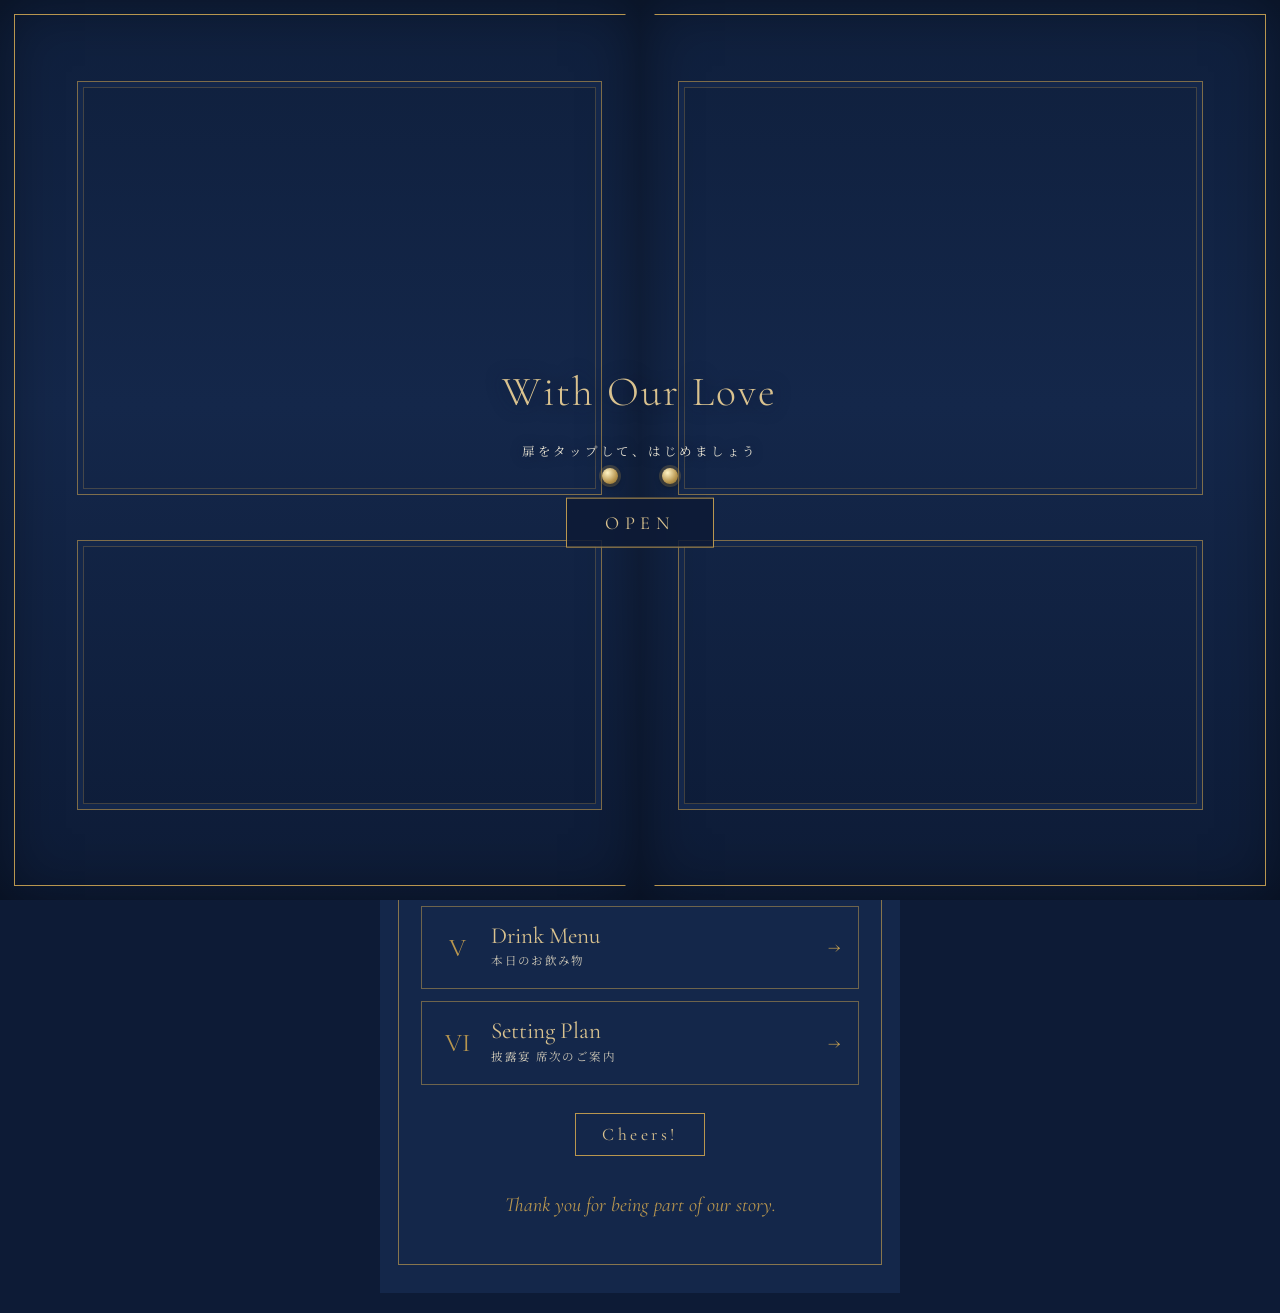
==== index.html @ 16838f3b "Add files via upload" ====
<!DOCTYPE html>
<html lang="ja">
<head>
<meta charset="UTF-8">
<meta name="viewport" content="width=device-width,initial-scale=1">
<title>Top | With Our Love</title>
<link rel="preconnect" href="https://fonts.googleapis.com">
<link rel="preconnect" href="https://fonts.gstatic.com" crossorigin>
<link href="https://fonts.googleapis.com/css2?family=Cormorant+Garamond:ital,wght@0,300;0,400;0,500;1,400&family=Noto+Serif+JP:wght@400;500;700&display=swap" rel="stylesheet">
<link rel="stylesheet" href="css/style.css">
</head>
<body class="navy">
<canvas id="sparkle"></canvas>
<div id="opening" role="dialog" aria-label="オープニング">
  <div class="intro"><p class="nm">藤原 幸士 <span>&amp;</span> 篠崎 美耶</p><p class="dt">2035 . 11 . 22</p></div>
  <div class="light"></div><div class="seam"></div>
  <div class="stage">
    <div class="door l"><span class="panel p1"></span><span class="panel p2"></span><span class="knob"></span></div>
    <div class="door r"><span class="panel p1"></span><span class="panel p2"></span><span class="knob"></span></div>
  </div>
  <div class="c"><p class="t">With Our Love</p><p class="s">扉をタップして、はじめましょう</p>
    <button id="openBtn" type="button">OPEN</button></div>
</div>
<main class="book">
<div class="frame">
  <section class="hero hero-in">
    <p class="en">With Our Love</p>
    <p class="sub">2人のプロフィールブック</p>
    <p class="names">藤原 幸士 <span>&amp;</span> 篠崎 美耶</p>
    <p class="date">2035 . 11 . 22 &nbsp; THE GARDEN HOTEL · TOKYO</p>
    <div class="orn"><i></i></div>
  </section>
  <p class="lead rv">ページをひらいて、2人の物語へ。</p>
  <ul class="menu-list">
<li class="rv"><a href="message.html"><span class="ic">♡</span><span><span class="tt">Message</span><span class="ds">ごあいさつ</span></span><span class="ar">→</span></a></li>
<li class="rv"><a href="profile.html"><span class="ic">I</span><span><span class="tt">Profile</span><span class="ds">2人のプロフィール</span></span><span class="ar">→</span></a></li>
<li class="rv"><a href="story.html"><span class="ic">II</span><span><span class="tt">Story</span><span class="ds">2人の歩み</span></span><span class="ar">→</span></a></li>
<li class="rv"><a href="timeline.html"><span class="ic">III</span><span><span class="tt">Wedding Day</span><span class="ds">本日のタイムテーブル</span></span><span class="ar">→</span></a></li>
<li class="rv"><a href="menu.html"><span class="ic">IV</span><span><span class="tt">Menu</span><span class="ds">本日のお料理</span></span><span class="ar">→</span></a></li>
<li class="rv"><a href="drink.html"><span class="ic">V</span><span><span class="tt">Drink Menu</span><span class="ds">本日のお飲み物</span></span><span class="ar">→</span></a></li>
<li class="rv"><a href="seating.html"><span class="ic">VI</span><span><span class="tt">Setting Plan</span><span class="ds">披露宴 席次のご案内</span></span><span class="ar">→</span></a></li>
  </ul>
  <button class="cheer rv" id="cheer" type="button">Cheers!</button>
  <p class="closing rv">Thank you for being part of our story.</p>
</div>
</main>
<script>
(function(){
  const op=document.getElementById('opening'),b=document.body;
  const done=()=>b.classList.add('opened');
  if(sessionStorage.getItem('wol-opened')){op.remove();done();return}
  b.classList.add('locked');
  let started=false,ready=false;
  setTimeout(()=>{op.classList.add('ready');ready=true},3000);   /* 名前を3秒表示 → 扉へ */
  const start=()=>{
    if(started||!ready)return;started=true;sessionStorage.setItem('wol-opened','1');
    op.classList.add('knock');                       /* ドキドキ：約1.5秒 */
    setTimeout(()=>{op.classList.add('open');window.burst&&burst(innerWidth/2,innerHeight/2)},1500);
    setTimeout(()=>{b.classList.remove('locked');done();op.classList.add('fade')},2300);
    setTimeout(()=>{window.burst&&burst(innerWidth/2,innerHeight*.4)},2500);
    setTimeout(()=>op.remove(),4200);
  };
  document.getElementById('openBtn').addEventListener('click',start);
  op.querySelector('.stage').style.pointerEvents='none';
  op.addEventListener('click',start);               /* 扉のどこをタップしても開く */
  document.getElementById('cheer').addEventListener('click',e=>{window.burst&&burst(e.clientX,e.clientY)});
})();
</script>
<script src="js/main.js"></script>
</body>
</html>
---- css/style.css ----
/* ===== With Our Love — Profile Book (共通CSS) ===== */
:root{
  --navy:#14274a; --navy-deep:#0d1b36; --cream:#f9f6ee; --paper:#fbf9f3;
  --gold:#b8964f; --gold-soft:#d9c28f; --ink:#2a2f3a; --mute:#8b8a85;
  --en:'Cormorant Garamond','Times New Roman',serif;
  --ja:'Noto Serif JP','Hiragino Mincho ProN','Yu Mincho',serif;
}
*{box-sizing:border-box;margin:0;padding:0}
html{scroll-behavior:smooth}
body{font-family:var(--ja);color:var(--ink);background:#e9e4d8;line-height:1.9;
  -webkit-font-smoothing:antialiased;min-height:100vh;overflow-x:hidden;
  animation:pagein .7s ease both}
body.leaving{opacity:0;transition:opacity .35s ease}
@keyframes pagein{from{opacity:0}to{opacity:1}}
a{color:inherit;text-decoration:none}
#sparkle{position:fixed;inset:0;width:100%;height:100%;pointer-events:none;z-index:50}

.book{max-width:520px;margin:0 auto;background:var(--cream);min-height:100vh;
  padding:22px 18px 28px;position:relative;box-shadow:0 0 60px rgba(20,39,74,.15)}
.frame{border:1px solid var(--gold);padding:34px 22px 40px;min-height:calc(100vh - 100px);position:relative}
.head{text-align:center;margin-bottom:30px}
.head .en{font-family:var(--en);font-weight:400;font-size:2.6rem;letter-spacing:.04em;color:var(--gold);line-height:1.1}
.head .ja{font-size:.78rem;letter-spacing:.2em;margin-top:8px}
.orn{display:flex;align-items:center;justify-content:center;gap:10px;margin:22px auto;color:var(--gold);max-width:200px}
.orn::before,.orn::after{content:"";flex:1;height:1px;background:var(--gold)}
.orn i{width:5px;height:5px;background:var(--gold);transform:rotate(45deg)}
.foot-note{text-align:center;font-size:.68rem;color:var(--mute);margin-top:34px;letter-spacing:.08em}
.closing{text-align:center;font-family:var(--en);font-style:italic;color:var(--gold);font-size:1.05rem;margin-top:30px}

.pager{display:flex;justify-content:space-between;align-items:center;margin-top:20px;font-size:.78rem;letter-spacing:.1em}
.pager a{padding:10px 14px;color:var(--navy);border-bottom:1px solid transparent;transition:.25s}
.pager a:hover{border-color:var(--gold);color:var(--gold)}
.pager .home{font-family:var(--en);font-size:1rem;color:var(--gold)}
body.navy .pager a{color:var(--gold-soft)}
.float-menu{position:fixed;top:12px;right:12px;z-index:60;background:var(--navy);color:var(--gold-soft);border:1px solid var(--gold);
  font-family:var(--en);font-size:.85rem;letter-spacing:.15em;padding:6px 12px;box-shadow:0 2px 10px rgba(0,0,0,.2)}
.float-menu:hover{background:var(--gold);color:var(--navy)}
body.navy .float-menu{background:var(--cream);color:var(--navy)}

.rv{opacity:0;transform:translateY(14px);transition:opacity .8s ease,transform .8s ease}
.rv.in{opacity:1;transform:none}

body.navy{background:var(--navy-deep)}
body.navy .book{background:var(--navy);color:#e8e3d3;box-shadow:none}
body.navy .frame{border-color:rgba(184,150,79,.7)}
body.navy .head .en{color:var(--gold-soft)}

/* Index */
.hero{text-align:center;padding:40px 0 10px}
.hero .en{font-family:var(--en);font-size:3.1rem;line-height:1.1;color:var(--gold-soft);font-weight:300;letter-spacing:.03em}
.hero .sub{font-size:.8rem;letter-spacing:.3em;margin-top:14px}
.hero .names{font-size:1.15rem;letter-spacing:.2em;margin-top:26px;color:#fff}
.hero .names span{font-family:var(--en);font-style:italic;color:var(--gold);margin:0 .6em}
.hero .date{font-family:var(--en);letter-spacing:.2em;color:var(--gold-soft);margin-top:8px;font-size:.95rem}
.lead{font-size:.8rem;text-align:center;letter-spacing:.12em;margin:8px 0 26px;color:#cfc9b8}
.menu-list{list-style:none;display:grid;gap:12px}
.menu-list a{display:flex;align-items:center;gap:16px;padding:16px 18px;border:1px solid rgba(184,150,79,.55);
  position:relative;overflow:hidden;transition:transform .3s,border-color .3s,background .3s}
.menu-list a::after{content:"";position:absolute;top:0;left:-60%;width:40%;height:100%;
  background:linear-gradient(100deg,transparent,rgba(217,194,143,.28),transparent);transform:skewX(-20deg);transition:left .7s}
.menu-list a:hover,.menu-list a:focus-visible{transform:translateY(-2px);background:rgba(184,150,79,.1);border-color:var(--gold-soft)}
.menu-list a:hover::after{left:130%}
.menu-list .ic{font-family:var(--en);font-size:1.6rem;color:var(--gold);width:2.2rem;text-align:center;line-height:1}
.menu-list .tt{display:block;font-family:var(--en);font-size:1.45rem;color:var(--gold-soft);line-height:1.2}
.menu-list .ds{display:block;font-size:.72rem;letter-spacing:.12em;color:#cfc9b8}
.menu-list .ar{margin-left:auto;color:var(--gold);font-family:var(--en);font-size:1.2rem}
.cheer{display:block;margin:28px auto 0;background:none;border:1px solid var(--gold);color:var(--gold-soft);
  font-family:var(--en);font-size:1.1rem;letter-spacing:.2em;padding:10px 26px;cursor:pointer;transition:.3s}
.cheer:hover{background:var(--gold);color:var(--navy)}

#opening{position:fixed;inset:0;z-index:100;background:transparent;transition:visibility 0s 3s;overflow:hidden}
#opening .light{position:absolute;inset:0;z-index:1;opacity:0;
  background:radial-gradient(ellipse 60% 70% at 50% 50%,#fff8e0 0%,#f1dca0 30%,rgba(217,194,143,.55) 55%,rgba(20,39,74,0) 80%);transition:opacity .5s}
#opening .seam{position:absolute;left:50%;top:0;height:100%;width:2px;margin-left:-1px;z-index:2;
  background:linear-gradient(transparent,#fff3c4 15%,#fff 50%,#fff3c4 85%,transparent);opacity:0;filter:blur(.5px);transition:width 1.4s ease-in,margin 1.4s ease-in,opacity .6s}
#opening .stage{position:absolute;inset:0;z-index:3;perspective:1400px;pointer-events:none}
#opening .door{position:absolute;top:0;width:50%;height:100%;background:linear-gradient(180deg,#0f1f3c,#14274a 45%,#0d1b36);
  box-shadow:inset 0 0 60px rgba(0,0,0,.45);transition:transform 2.2s cubic-bezier(.55,0,.15,1),filter 2.2s;backface-visibility:hidden}
#opening .door.l{left:0;transform-origin:0 50%}#opening .door.r{right:0;transform-origin:100% 50%}
#opening .door::before{content:"";position:absolute;inset:14px;border:1px solid var(--gold);pointer-events:none}
#opening .door.l::before{border-right-color:transparent}#opening .door.r::before{border-left-color:transparent}
#opening .panel{position:absolute;left:12%;right:12%;border:1px solid rgba(184,150,79,.65);box-shadow:inset 0 0 0 5px rgba(20,39,74,1),inset 0 0 0 6px rgba(184,150,79,.3)}
#opening .panel.p1{top:9%;height:46%}#opening .panel.p2{top:60%;height:30%}
#opening .door.l .panel{right:6%}#opening .door.r .panel{left:6%}
#opening .knob{position:absolute;top:52%;width:16px;height:16px;border-radius:50%;
  background:radial-gradient(circle at 35% 30%,#fff3c4,#b8964f 60%,#7c6125);box-shadow:0 0 0 3px rgba(184,150,79,.25),0 2px 6px rgba(0,0,0,.5)}
#opening .door.l .knob{right:22px}#opening .door.r .knob{left:22px}
#opening .c{position:absolute;left:0;right:0;top:50%;transform:translateY(-50%);z-index:4;text-align:center;color:var(--gold-soft);transition:opacity .5s}
#opening .c .t{font-family:var(--en);font-size:2.6rem;font-weight:300;letter-spacing:.05em;text-shadow:0 0 18px rgba(13,27,54,.9)}
#opening .c .s{font-size:.78rem;letter-spacing:.3em;margin:8px 0 34px;color:#e8e3d3;text-shadow:0 0 12px rgba(13,27,54,.9)}
#opening button{background:rgba(13,27,54,.85);color:var(--gold-soft);border:1px solid var(--gold);padding:13px 38px;font-family:var(--en);
  font-size:1.15rem;letter-spacing:.3em;cursor:pointer;animation:pulse 2s infinite}
#opening .hint{display:block;font-size:.66rem;letter-spacing:.2em;margin-top:14px;color:#cfc9b8;text-shadow:0 0 10px #0d1b36}
@keyframes pulse{0%,100%{box-shadow:0 0 0 0 rgba(184,150,79,.55)}50%{box-shadow:0 0 0 12px rgba(184,150,79,0)}}
#opening .intro{position:absolute;inset:0;z-index:6;background:var(--navy-deep);display:flex;flex-direction:column;align-items:center;justify-content:center;
  color:#fff;text-align:center;transition:opacity 1.2s ease;pointer-events:auto}
#opening .intro .nm{font-size:1.5rem;letter-spacing:.24em;opacity:0;animation:nm 1.6s ease .3s forwards}
#opening .intro .nm span{font-family:var(--en);font-style:italic;color:var(--gold);margin:0 .5em}
#opening .intro .dt{font-family:var(--en);letter-spacing:.3em;color:var(--gold-soft);margin-top:18px;font-size:.95rem;opacity:0;animation:nm 1.6s ease 1s forwards}
@keyframes nm{from{opacity:0;transform:translateY(10px)}to{opacity:1;transform:none}}
#opening.ready .intro{opacity:0;pointer-events:none}
#opening:not(.ready) .c,#opening:not(.ready) .stage{visibility:hidden}
/* 1) ドキドキ：扉が鼓動し、隙間から光がもれる */
#opening.knock .c{opacity:0}
#opening.knock .seam{opacity:1;width:14px;margin-left:-7px}
#opening.knock .light{opacity:.35;transition:opacity 1.4s ease-in}
/* 2) 開扉 */
#opening.open .light{opacity:1;transition:opacity .6s}
#opening.open .seam{width:100vw;margin-left:-50vw;opacity:0;transition:width 1s,margin 1s,opacity 1.2s .3s}
#opening.open .door.l{transform:rotateY(-112deg);filter:brightness(.55)}
#opening.open .door.r{transform:rotateY(112deg);filter:brightness(.55)}
#opening.fade .light{opacity:0;transition:opacity 1.2s}
#opening.done{visibility:hidden;pointer-events:none}
body.locked{overflow:hidden}
.hero-in>*{opacity:0;transform:translateY(16px)}
body.opened .hero-in>*{animation:rise 1s ease forwards}
body.opened .hero-in>*:nth-child(2){animation-delay:.25s}body.opened .hero-in>*:nth-child(3){animation-delay:.5s}
body.opened .hero-in>*:nth-child(4){animation-delay:.75s}body.opened .hero-in>*:nth-child(5){animation-delay:1s}
@keyframes rise{to{opacity:1;transform:none}}

/* Message */
.msg p{text-align:center;font-size:.86rem;letter-spacing:.1em;line-height:2.3;margin-bottom:26px;color:#e8e3d3}
.sign{text-align:center;margin-top:30px}
.sign .d{font-size:.72rem;letter-spacing:.15em;color:var(--gold-soft)}
.sign .n{font-size:1.15rem;letter-spacing:.14em;color:#fff;margin-top:6px}
.sign .n span{font-family:var(--en);font-style:italic;color:var(--gold);margin:0 .5em}
body.navy .closing{font-size:1.25rem}

/* Profile */
.tag{display:block;width:100%;background:var(--navy);color:var(--gold-soft);text-align:center;border-radius:99px;
  font-family:var(--en);font-size:1rem;letter-spacing:.2em;padding:2px 0;margin:26px 0 18px}
.person{display:flex;gap:18px;align-items:center;margin-bottom:18px}
.person.rev{flex-direction:row-reverse;text-align:right}
.photo{flex:none;width:118px;height:118px;border-radius:50%;background:#d6d6d6;overflow:hidden;
  border:2px solid #fff;box-shadow:0 0 0 1px var(--gold-soft);transition:transform .5s}
.photo:hover{transform:scale(1.06) rotate(-2deg)}
.photo img{width:100%;height:100%;object-fit:cover;display:block}
.person h2{font-size:1.5rem;font-weight:500;letter-spacing:.12em;line-height:1.3;color:var(--navy)}
.person .rm{font-family:var(--en);color:var(--gold);font-size:1.05rem;border-bottom:1px solid var(--gold-soft);display:inline-block;margin-bottom:6px}
.person .bd{font-size:.88rem;letter-spacing:.08em}
.facts{list-style:none}
.facts li{display:flex;gap:10px;font-size:.84rem;color:var(--gold);padding:6px 0;border-bottom:1px dotted var(--gold-soft);letter-spacing:.04em}
.facts li b{flex:none;width:1.5em;height:1.5em;border-radius:50%;background:var(--gold);color:#fff;font-size:.72rem;display:flex;
  align-items:center;justify-content:center;margin-top:.25em;font-weight:500}
.facts small{display:block;font-size:.66rem;color:var(--mute);letter-spacing:.1em}

/* Story */
.tl{position:relative;padding-left:96px}
.tl::before{content:"";position:absolute;left:78px;top:8px;bottom:8px;width:1px;background:var(--gold-soft)}
.ev{position:relative;margin-bottom:38px;opacity:0;transform:translateY(14px);transition:opacity .8s,transform .8s}
.ev.in{opacity:1;transform:none}
.ev .yr{position:absolute;left:-96px;top:2px;width:68px;font-family:var(--en);color:var(--gold);font-size:.92rem;text-align:right;letter-spacing:.04em}
.ev::before{content:"";position:absolute;left:-22px;top:9px;width:9px;height:9px;border-radius:50%;background:var(--cream);
  border:1px solid var(--gold);transition:.5s .3s}
.ev.in::before{background:var(--gold);box-shadow:0 0 0 5px rgba(184,150,79,.2)}
.ev h2{font-size:1.1rem;font-weight:700;color:var(--navy);letter-spacing:.08em;line-height:1.5;margin-bottom:6px}
.ev p{font-size:.82rem;line-height:1.95;letter-spacing:.04em}
.ev.now h2{color:var(--gold)}

/* Wedding Day */
.daybar{background:var(--navy);color:#fff;text-align:center;padding:12px 8px;margin-bottom:6px}
.daybar .d{font-family:var(--en);font-size:1.3rem;letter-spacing:.1em;color:var(--gold-soft)}
.daybar .p{font-size:.64rem;letter-spacing:.14em}
.sch{list-style:none}
.sch li{display:flex;gap:16px;align-items:baseline;padding:13px 4px;border-bottom:1px solid rgba(184,150,79,.35);position:relative;transition:background .4s}
.sch .tm{flex:none;width:72px;font-family:var(--en);font-size:1.45rem;color:var(--gold);letter-spacing:.02em}
.sch .bd{flex:1}
.sch .tt{display:flex;justify-content:space-between;align-items:baseline;gap:8px;font-size:.95rem;font-weight:500;color:var(--navy);letter-spacing:.04em}
.sch .tt em{font-family:var(--en);font-style:normal;font-size:.6rem;color:var(--gold);letter-spacing:.1em;white-space:nowrap}
.sch .ds{font-size:.72rem;color:var(--mute);letter-spacing:.06em}
.sch li.now{background:rgba(184,150,79,.14)}
.sch li.now::after{content:"NOW";position:absolute;right:4px;top:-1px;background:var(--gold);color:#fff;font-family:var(--en);font-size:.62rem;padding:0 8px;letter-spacing:.2em}

/* Menu / Drink */
.course-t{font-family:var(--en);font-size:1.7rem;color:var(--navy);padding-bottom:6px;border-bottom:1px solid rgba(184,150,79,.5);margin-bottom:8px}
.dish{padding:15px 0 5px}
.dish .lb{font-family:var(--en);font-size:.62rem;color:var(--gold);letter-spacing:.14em}
.dish .nm{font-size:.98rem;color:var(--navy);letter-spacing:.05em;line-height:1.6}
.dish .sb{font-size:.72rem;color:var(--mute);letter-spacing:.06em}
.dish .sm{font-size:.82rem;color:var(--ink);letter-spacing:.06em;line-height:1.7}

/* Seating */
.main-tbl{background:var(--navy);color:#fff;text-align:center;padding:10px 6px 12px}
.main-tbl small{display:block;font-family:var(--en);font-size:.6rem;color:var(--gold-soft);letter-spacing:.2em}
.main-tbl .nn{font-size:1.05rem;letter-spacing:.16em;display:flex;justify-content:center;gap:34px}
.main-lb{display:flex;justify-content:space-between;font-size:.58rem;color:var(--gold);padding:5px 30px;letter-spacing:.08em}
.map{position:relative;height:200px;margin:4px 0 6px}
.map button{position:absolute;width:38px;height:38px;border-radius:50%;background:var(--navy);color:var(--gold-soft);border:1px solid var(--gold);
  font-family:var(--en);font-size:1.15rem;cursor:pointer;transform:translate(-50%,-50%);transition:.3s}
.map button:hover,.map button.on{background:var(--gold);color:var(--navy);transform:translate(-50%,-50%) scale(1.22);box-shadow:0 0 0 6px rgba(184,150,79,.25)}
.map .ent{position:absolute;left:50%;bottom:0;transform:translateX(-50%);font-size:.6rem;color:var(--gold);letter-spacing:.2em;display:flex;align-items:center;gap:8px;width:160px}
.map .ent::before,.map .ent::after{content:"";flex:1;height:1px;background:var(--gold-soft)}
.finder{margin:18px 0 14px}
.finder input{width:100%;padding:12px 14px;border:1px solid var(--gold);background:#fff;font-family:var(--ja);font-size:.88rem;letter-spacing:.08em;border-radius:0;color:var(--ink)}
.finder input:focus{outline:2px solid var(--gold-soft);outline-offset:1px}
.finder .res{font-size:.8rem;color:var(--navy);margin-top:8px;min-height:1.6em;letter-spacing:.06em}
.tbl{background:var(--paper);border:1px solid rgba(184,150,79,.6);padding:12px 16px 10px;margin-bottom:14px;scroll-margin-top:16px;transition:box-shadow .4s,border-color .4s,opacity .3s}
.tbl.flash{border-color:var(--gold);box-shadow:0 0 0 4px rgba(184,150,79,.3)}
.tbl h3{display:flex;align-items:baseline;gap:10px;border-bottom:1px solid rgba(184,150,79,.4);padding-bottom:4px;margin-bottom:6px;font-weight:400}
.tbl h3 b{font-family:var(--en);font-size:1.7rem;color:var(--gold);font-weight:400;line-height:1}
.tbl h3 span{font-size:.68rem;letter-spacing:.1em;color:var(--navy)}
.tbl ul{list-style:none;display:grid;grid-template-columns:1fr 1fr;gap:2px 12px}
.tbl li{padding:5px 0;font-size:.92rem;letter-spacing:.06em}
.tbl li small{display:block;font-size:.56rem;color:var(--mute);letter-spacing:.06em;line-height:1.3}
.tbl li.hit{background:linear-gradient(transparent 55%,rgba(217,194,143,.7) 55%);font-weight:700}
.tbl.dim{opacity:.4}

@media(min-width:700px){body{padding:20px 0}.book{min-height:auto}}
@media(prefers-reduced-motion:reduce){#opening .door{transition:none!important}*{animation:none!important;transition:none!important}.rv,.ev,.hero-in>*{opacity:1;transform:none}}
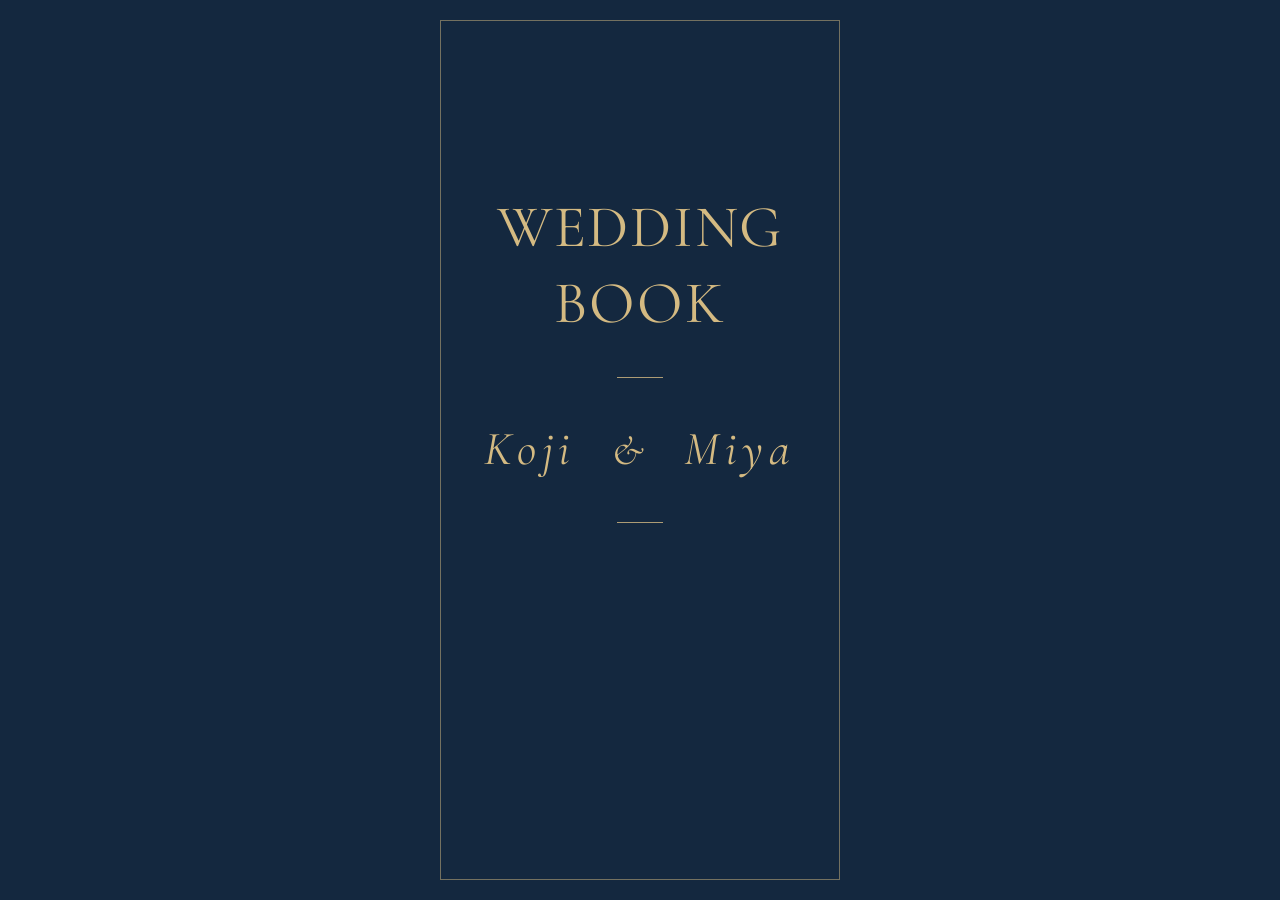
==== commit 8a522b60: "Add files via upload" ====
--- a/index.html
+++ b/index.html
@@ -2,70 +2,67 @@
 <html lang="ja">
 <head>
 <meta charset="UTF-8">
+<meta name="robots" content="noindex,nofollow">
 <meta name="viewport" content="width=device-width,initial-scale=1">
-<title>Top | With Our Love</title>
+<title>WEDDING BOOK | Koji &amp; Miya</title>
 <link rel="preconnect" href="https://fonts.googleapis.com">
 <link rel="preconnect" href="https://fonts.gstatic.com" crossorigin>
-<link href="https://fonts.googleapis.com/css2?family=Cormorant+Garamond:ital,wght@0,300;0,400;0,500;1,400&family=Noto+Serif+JP:wght@400;500;700&display=swap" rel="stylesheet">
-<link rel="stylesheet" href="css/style.css">
+<link href="https://fonts.googleapis.com/css2?family=Cormorant+Garamond:ital,wght@0,400;0,500;1,400&display=swap" rel="stylesheet">
+<link rel="stylesheet" href="css/opening.css">
+<link rel="prefetch" href="home.html">
 </head>
-<body class="navy">
-<canvas id="sparkle"></canvas>
-<div id="opening" role="dialog" aria-label="オープニング">
-  <div class="intro"><p class="nm">藤原 幸士 <span>&amp;</span> 篠崎 美耶</p><p class="dt">2035 . 11 . 22</p></div>
-  <div class="light"></div><div class="seam"></div>
-  <div class="stage">
-    <div class="door l"><span class="panel p1"></span><span class="panel p2"></span><span class="knob"></span></div>
-    <div class="door r"><span class="panel p1"></span><span class="panel p2"></span><span class="knob"></span></div>
+<body>
+<div class="scene" id="scene">
+  <p class="wb">WEDDING<br>BOOK</p>
+  <i class="ln l1"></i>
+  <p class="km">Koji <span class="amp">&amp;</span> Miya</p>
+  <i class="ln l2"></i>
+  <div class="art" id="art">
+<svg class="doorsvg" viewBox="0 0 260 232" xmlns="http://www.w3.org/2000/svg" fill="none" stroke="#a08a52" stroke-width=".8" stroke-linecap="round" stroke-linejoin="round" aria-hidden="true">
+<defs><radialGradient id="gl" cx="50%" cy="60%" r="70%"><stop offset="0" stop-color="#fffaf0"/><stop offset=".5" stop-color="#f1dca0"/><stop offset="1" stop-color="#b8964f"/></radialGradient></defs>
+<path d="M10 42h38M38 42v-14M38 28h22M16 62h30M30 62v14M16 76h40M24 96h34M44 96v12M24 108h30M6 128h26M20 128v12M250 42 h-38 M222 42 v-14 M222 28 h-22 M244 62 h-30 M230 62 v14 M244 76 h-40 M236 96 h-34 M216 96 v12 M236 108 h-30 M254 128 h-26 M240 128 v12 " opacity=".6"/>
+<rect x="64" y="96" width="16" height="114"/><rect x="62" y="91" width="20" height="5"/>
+<rect x="180" y="96" width="16" height="114"/><rect x="178" y="91" width="20" height="5"/>
+<path d="M64 96A66 66 0 0 1 196 96M72 96A58 58 0 0 1 188 96M82 96A48 48 0 0 1 178 96"/>
+<rect x="80" y="98" width="100" height="112" class="frame"/>
+<rect x="80" y="98" width="100" height="112" fill="url(#gl)" stroke="none" class="glow"/>
+<path d="M112 98A18 18 0 0 1 148 98M98 98A32 32 0 0 1 162 98M82 98H178M146.9 91.8L175.1 81.6M143.8 86.4L166.8 67.1M139.0 82.4L154.0 56.4M133.1 80.3L138.3 50.7M126.9 80.3L121.7 50.7M121.0 82.4L106.0 56.4M116.2 86.4L93.2 67.1M113.1 91.8L84.9 81.6"/>
+<g class="leaf l"><rect x="80" y="98" width="50" height="112" fill="#14283f"/><rect x="86" y="106" width="38" height="46"/><rect x="86" y="158" width="38" height="44"/><circle cx="124" cy="156" r="1.8" fill="#a08a52"/></g><g class="leaf r"><rect x="130" y="98" width="50" height="112" fill="#14283f"/><rect x="136" y="106" width="38" height="46"/><rect x="136" y="158" width="38" height="44"/><circle cx="136" cy="156" r="1.8" fill="#a08a52"/></g>
+<rect x="129" y="98" width="2" height="112" fill="#fff3c4" stroke="none" class="seamline"/>
+<path d="M20 212H60M200 212H240"/>
+<rect x="24" y="190" width="30" height="5"/><path d="M27 195L30 212H48L51 195"/><path d="M39 190V150"/><circle cx="39" cy="134" r="17"/><path d="M27 126q6 -6 12 0M39 120q6 -6 12 0M29 140q8 -6 16 0M35 148q6 4 10 -2" opacity=".6"/><rect x="206" y="190" width="30" height="5"/><path d="M209 195L212 212H230L233 195"/><path d="M221 190V150"/><circle cx="221" cy="134" r="17"/><path d="M209 126q6 -6 12 0M221 120q6 -6 12 0M211 140q8 -6 16 0M217 148q6 4 10 -2" opacity=".6"/>
+<rect x="58" y="210" width="144" height="6"/><path d="M66 210v6M74 210v6M82 210v6M90 210v6M98 210v6M106 210v6M114 210v6M122 210v6M130 210v6M138 210v6M146 210v6M154 210v6M162 210v6M170 210v6M178 210v6M186 210v6M194 210v6" opacity=".5"/><rect x="48" y="216" width="164" height="6"/><path d="M56 216v6M64 216v6M72 216v6M80 216v6M88 216v6M96 216v6M104 216v6M112 216v6M120 216v6M128 216v6M136 216v6M144 216v6M152 216v6M160 216v6M168 216v6M176 216v6M184 216v6M192 216v6M200 216v6M208 216v6" opacity=".5"/><rect x="40" y="222" width="180" height="6"/><path d="M48 222v6M56 222v6M64 222v6M72 222v6M80 222v6M88 222v6M96 222v6M104 222v6M112 222v6M120 222v6M128 222v6M136 222v6M144 222v6M152 222v6M160 222v6M168 222v6M176 222v6M184 222v6M192 222v6M200 222v6M208 222v6M216 222v6" opacity=".5"/>
+</svg>
   </div>
-  <div class="c"><p class="t">With Our Love</p><p class="s">扉をタップして、はじめましょう</p>
-    <button id="openBtn" type="button">OPEN</button></div>
+  <div class="tap"><button id="tapBtn" type="button">Tap</button></div>
 </div>
-<main class="book">
-<div class="frame">
-  <section class="hero hero-in">
-    <p class="en">With Our Love</p>
-    <p class="sub">2人のプロフィールブック</p>
-    <p class="names">藤原 幸士 <span>&amp;</span> 篠崎 美耶</p>
-    <p class="date">2035 . 11 . 22 &nbsp; THE GARDEN HOTEL · TOKYO</p>
-    <div class="orn"><i></i></div>
-  </section>
-  <p class="lead rv">ページをひらいて、2人の物語へ。</p>
-  <ul class="menu-list">
-<li class="rv"><a href="message.html"><span class="ic">♡</span><span><span class="tt">Message</span><span class="ds">ごあいさつ</span></span><span class="ar">→</span></a></li>
-<li class="rv"><a href="profile.html"><span class="ic">I</span><span><span class="tt">Profile</span><span class="ds">2人のプロフィール</span></span><span class="ar">→</span></a></li>
-<li class="rv"><a href="story.html"><span class="ic">II</span><span><span class="tt">Story</span><span class="ds">2人の歩み</span></span><span class="ar">→</span></a></li>
-<li class="rv"><a href="timeline.html"><span class="ic">III</span><span><span class="tt">Wedding Day</span><span class="ds">本日のタイムテーブル</span></span><span class="ar">→</span></a></li>
-<li class="rv"><a href="menu.html"><span class="ic">IV</span><span><span class="tt">Menu</span><span class="ds">本日のお料理</span></span><span class="ar">→</span></a></li>
-<li class="rv"><a href="drink.html"><span class="ic">V</span><span><span class="tt">Drink Menu</span><span class="ds">本日のお飲み物</span></span><span class="ar">→</span></a></li>
-<li class="rv"><a href="seating.html"><span class="ic">VI</span><span><span class="tt">Setting Plan</span><span class="ds">披露宴 席次のご案内</span></span><span class="ar">→</span></a></li>
-  </ul>
-  <button class="cheer rv" id="cheer" type="button">Cheers!</button>
-  <p class="closing rv">Thank you for being part of our story.</p>
-</div>
-</main>
+<div id="flash"></div>
 <script>
 (function(){
-  const op=document.getElementById('opening'),b=document.body;
-  const done=()=>b.classList.add('opened');
-  if(sessionStorage.getItem('wol-opened')){op.remove();done();return}
-  b.classList.add('locked');
-  let started=false,ready=false;
-  setTimeout(()=>{op.classList.add('ready');ready=true},3000);   /* 名前を3秒表示 → 扉へ */
-  const start=()=>{
-    if(started||!ready)return;started=true;sessionStorage.setItem('wol-opened','1');
-    op.classList.add('knock');                       /* ドキドキ：約1.5秒 */
-    setTimeout(()=>{op.classList.add('open');window.burst&&burst(innerWidth/2,innerHeight/2)},1500);
-    setTimeout(()=>{b.classList.remove('locked');done();op.classList.add('fade')},2300);
-    setTimeout(()=>{window.burst&&burst(innerWidth/2,innerHeight*.4)},2500);
-    setTimeout(()=>op.remove(),4200);
-  };
-  document.getElementById('openBtn').addEventListener('click',start);
-  op.querySelector('.stage').style.pointerEvents='none';
-  op.addEventListener('click',start);               /* 扉のどこをタップしても開く */
-  document.getElementById('cheer').addEventListener('click',e=>{window.burst&&burst(e.clientX,e.clientY)});
+  const sc=document.getElementById('scene'),fl=document.getElementById('flash');
+  const T=(f,ms)=>setTimeout(f,ms);
+  /* 0s    First View（WEDDING BOOK / Koji & Miya を中央に表示）
+     3s    文字が上下へ移動 ＋ 扉の絵がフェードイン（1.4秒）
+     4.4s  扉が完全に表示
+     5.4s  その1秒後に Tap ボタンを表示 */
+  T(()=>sc.classList.add('phase2'),3000);
+  T(()=>sc.classList.add('tapready'),3000+1400+1000);
+  let started=false;
+  function start(){
+    if(started||!sc.classList.contains('tapready'))return;started=true;
+    sc.classList.add('knock');                       /* 光が隙間からもれる */
+    T(()=>sc.classList.add('open'),150);             /* 扉が開く（0.7秒） */
+    T(()=>{                                          /* 光が画面全体を覆う（1.1秒） */
+      const r=document.querySelector('.glow').getBoundingClientRect();
+      fl.style.setProperty('--cx',(r.left+r.width/2)+'px');fl.style.setProperty('--cy',(r.top+r.height/2)+'px');
+      sc.classList.add('zoom');fl.classList.add('on');
+    },650);
+    T(()=>{try{sessionStorage.setItem('wol-light','1')}catch(e){};location.href='home.html'},1900);  /* メニューページへ */
+  }
+  document.getElementById('tapBtn').addEventListener('click',start);
+  document.getElementById('art').addEventListener('click',start);
+  addEventListener('pageshow',e=>{if(e.persisted)location.reload()});
 })();
 </script>
-<script src="js/main.js"></script>
 </body>
 </html>
--- a/css/opening.css
+++ b/css/opening.css
@@ -0,0 +1,54 @@
+/* ===== オープニングページ専用CSS（index.html） ===== */
+:root{--bg:#14283f;--g:#d4ba82}
+html,body{height:100%;margin:0;overflow:hidden;background:var(--bg)}
+body{font-family:'Cormorant Garamond','Times New Roman',serif;min-height:100dvh}
+.scene{--w:min(100vw,440px);position:fixed;top:0;bottom:0;left:50%;width:var(--w);transform:translateX(-50%);height:100dvh;overflow:hidden;background:var(--bg);color:var(--g)}
+.scene::before{content:"";position:absolute;inset:20px;border:1px solid rgba(212,186,130,.5);pointer-events:none}
+.scene>*{position:absolute;left:0;right:0;text-align:center}
+.wb,.km,.ln,.art{transition:top 1.4s cubic-bezier(.6,0,.2,1),opacity 1s ease,transform 1.4s cubic-bezier(.6,0,.2,1)}
+
+/* First View：上から文字・線・名前・線 */
+.wb{top:29.4%;transform:translateY(-50%);margin:0;font-weight:400;font-size:calc(var(--w)*.135);line-height:1.28;letter-spacing:.03em;
+  opacity:0;animation:fadeup 1.6s ease .3s forwards}
+.km{top:49.9%;transform:translateY(-50%);margin:0;font-style:italic;font-weight:400;font-size:calc(var(--w)*.108);letter-spacing:.12em;white-space:nowrap;
+  opacity:0;animation:fadeup 1.6s ease 1s forwards}
+.km .amp{margin:0 .45em;font-size:.88em}
+.ln{left:50%;right:auto;width:calc(var(--w)*.105);height:1px;background:rgba(212,186,130,.8);margin-left:calc(var(--w)*-.052);opacity:0;animation:fadein 1.4s ease 1.6s forwards}
+.ln.l1{top:41.9%}.ln.l2{top:58%}
+@keyframes fadeup{from{opacity:0;margin-top:12px}to{opacity:1;margin-top:0}}
+@keyframes fadein{to{opacity:1}}
+
+/* 3 seconds after：文字が上下へ、線は消え、扉の絵がフェードイン */
+.scene.phase2 .wb{top:18.9%}
+.scene.phase2 .km{top:76.4%}
+.scene.phase2 .ln{animation:none;opacity:0}
+.art{top:50%;left:50%;right:auto;width:63%;margin-left:-31.5%;transform:translateY(-50%);opacity:0;transform-origin:50% 66%}
+.scene.phase2 .art{opacity:1}
+.doorsvg{display:block;width:100%;height:auto;overflow:visible}
+.leaf{transition:transform .7s cubic-bezier(.45,0,.2,1),opacity .7s;transform-box:fill-box}
+.leaf.l{transform-origin:0 50%}.leaf.r{transform-origin:100% 50%}
+.glow{opacity:0;transition:opacity 1.2s}
+.seamline{opacity:0;transform-box:fill-box;transform-origin:50% 50%;transition:transform .3s ease-in,opacity .3s}
+
+/* Tapボタン：扉が完全に表示されて1秒後 */
+.tap{top:53.2%;transform:translateY(-50%);left:50%;right:auto;width:36%;margin-left:-18%;opacity:0;visibility:hidden;transition:opacity 1s ease,visibility 0s 1s;z-index:5}
+.tap button{width:100%;height:calc(var(--w)*.1);background:rgba(218,218,215,.92);color:#ab894e;border:0;font-family:inherit;font-size:calc(var(--w)*.075);
+  letter-spacing:.06em;cursor:pointer;animation:pulse 2s infinite}
+@keyframes pulse{0%,100%{box-shadow:0 0 0 0 rgba(212,186,130,.6)}50%{box-shadow:0 0 0 10px rgba(212,186,130,0)}}
+.scene.tapready .tap{opacity:1;visibility:visible;transition:opacity 1s ease}
+
+/* タップ後：光がもれる → 扉が開く → 光の中へ */
+.scene.knock .tap{opacity:0;visibility:hidden;transition:opacity .3s}
+.scene.knock .seamline{opacity:1;transform:scaleX(5)}
+.scene.knock .glow{opacity:.5;transition:opacity .3s}
+.scene.open .glow{opacity:1}
+.scene.open .leaf.l,.scene.open .leaf.r{transform:scaleX(.1);opacity:.5}
+.scene.open .seamline{opacity:0}
+.scene.zoom .art{transform:translateY(-50%) scale(3);transition:transform 1.1s cubic-bezier(.5,0,.4,1)}
+.scene.zoom .wb,.scene.zoom .km{opacity:0;transition:opacity .4s}
+/* 光が扉の中心から広がり、画面全体を覆う */
+#flash{position:fixed;inset:0;z-index:20;pointer-events:none;--cx:50%;--cy:58%;
+  background:radial-gradient(circle at var(--cx) var(--cy),#fffef8 0%,#fff6d8 40%,#f6e4ae 100%);
+  clip-path:circle(0px at var(--cx) var(--cy));transition:clip-path 1.1s cubic-bezier(.5,0,.3,1)}
+#flash.on{clip-path:circle(160vmax at var(--cx) var(--cy))}
+@media(prefers-reduced-motion:reduce){.wb,.km,.ln,.art,.leaf{transition-duration:.01s!important}}
